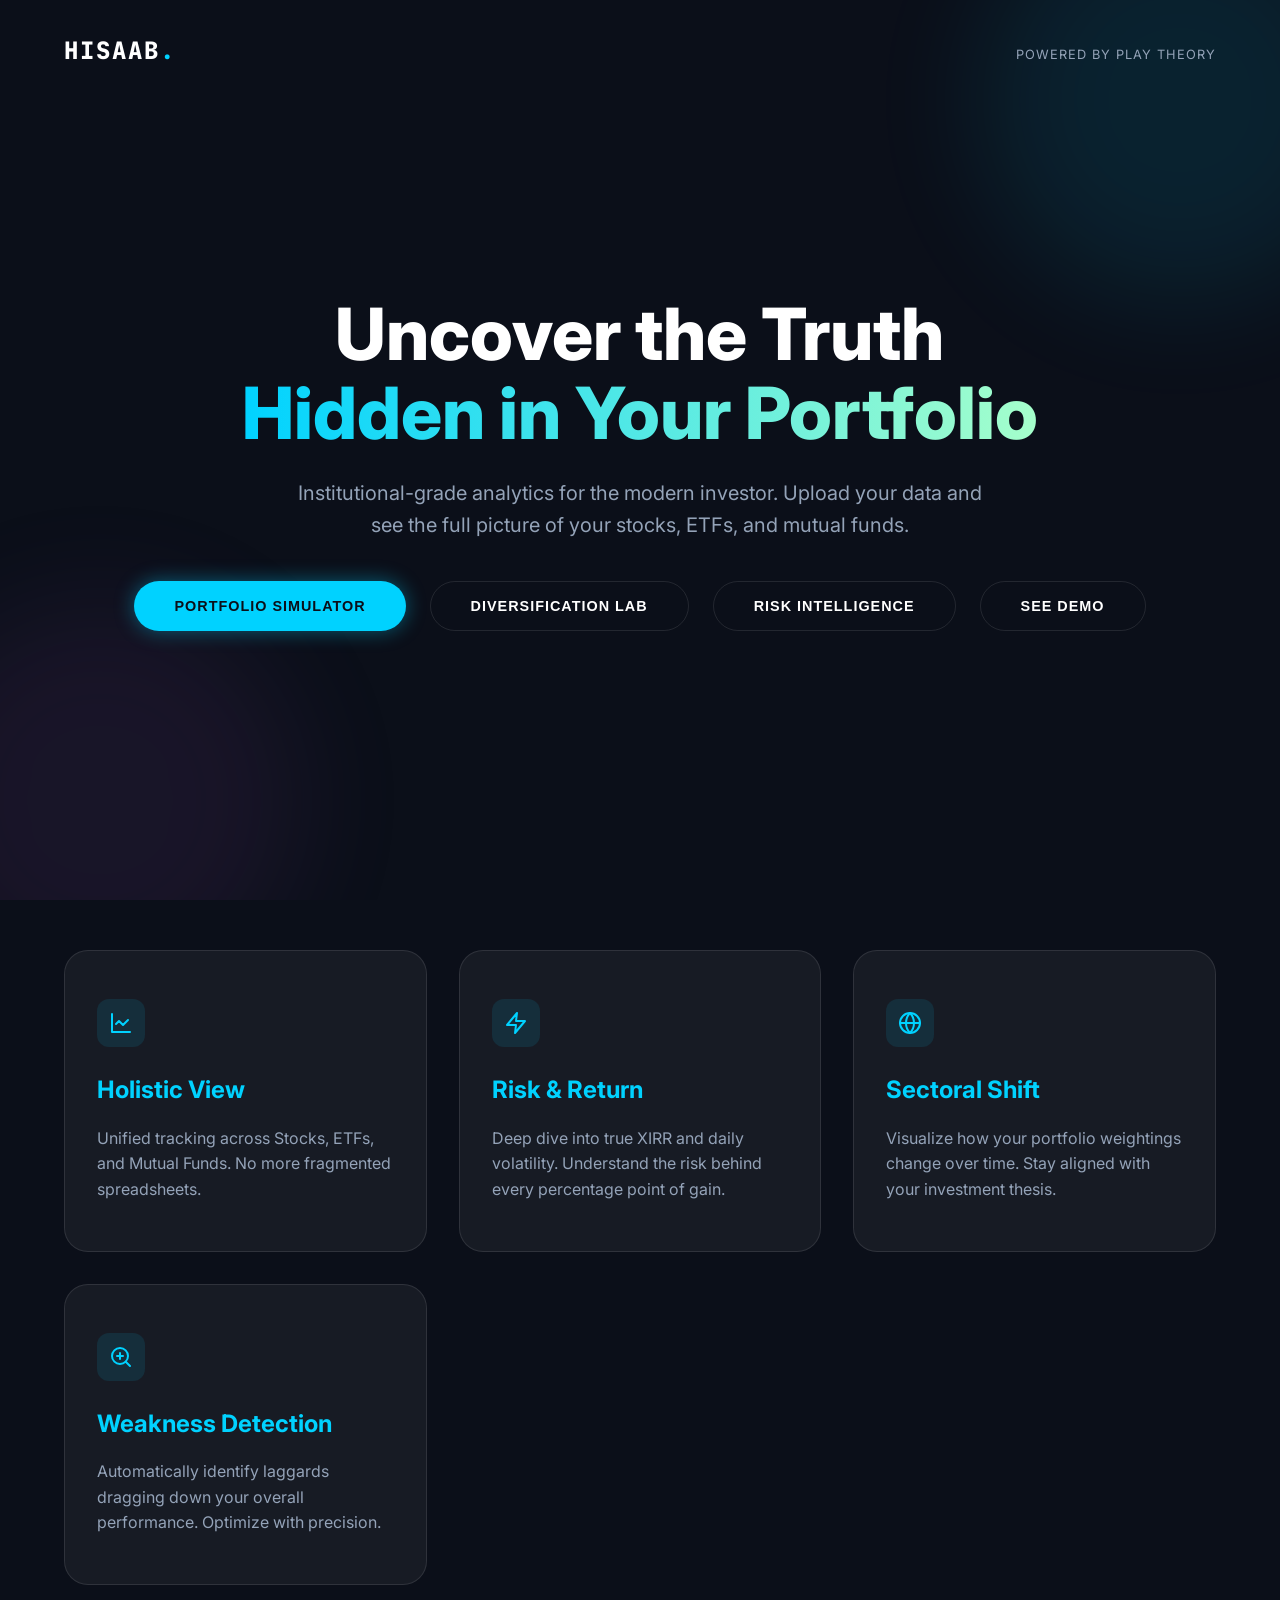
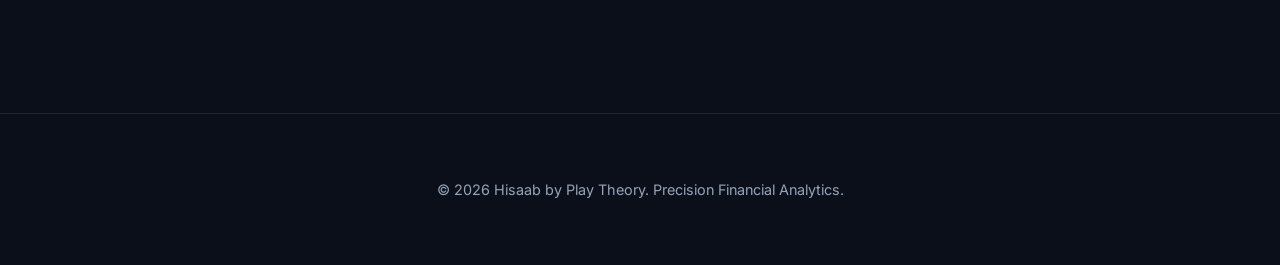
==== index.html @ 5e124365 "feat: sync root changes to deploy folder and update analysis script" ====
<!DOCTYPE html>
<html lang="en">
<head>
    <meta charset="UTF-8">
    <meta name="viewport" content="width=device-width, initial-scale=1.0">
    <title>Hisaab | Powered by Play Theory</title>
    <link rel="stylesheet" href="hisaab_styles.css">
    <link rel="preconnect" href="https://fonts.googleapis.com">
    <link rel="preconnect" href="https://fonts.gstatic.com" crossorigin>
    <link href="https://fonts.googleapis.com/css2?family=Inter:wght@300;400;600;800&family=JetBrains+Mono:wght@400;700&display=swap" rel="stylesheet">
</head>
<body>
    <div class="glow-container">
        <div class="glow-orb" id="orb-1"></div>
        <div class="glow-orb" id="orb-2"></div>
    </div>

    <header>
        <nav>
            <div class="logo">HISAAB<span class="dot">.</span></div>
            <div class="powered-by">powered by Play Theory</div>
        </nav>
    </header>

    <main>
        <section class="hero">
            <div class="hero-content">
                <h1 class="fade-in">Uncover the Truth <br><span class="highlight">Hidden in Your Portfolio</span></h1>
                <p class="subtitle fade-in-delay">Institutional-grade analytics for the modern investor. Upload your data and see the full picture of your stocks, ETFs, and mutual funds.</p>
                <div class="cta-group fade-in-delay-2">
                    <button class="btn btn-primary" onclick="location.href='simulator.html'">Portfolio Simulator</button>
                    <button class="btn btn-secondary" onclick="location.href='diversification.html'">Diversification Lab</button>
                    <button class="btn btn-secondary" onclick="location.href='risk.html'">Risk Intelligence</button>
                    <button class="btn btn-secondary" onclick="location.href='demo.html'">See Demo</button>
                </div>
            </div>
        </section>

        <section class="features">
            <div class="grid">
                <div class="card glass">
                    <div class="card-icon">
                        <svg width="24" height="24" viewBox="0 0 24 24" fill="none" stroke="currentColor" stroke-width="2" stroke-linecap="round" stroke-linejoin="round"><path d="M3 3v18h18"/><path d="m19 9-5 5-4-4-3 3"/></svg>
                    </div>
                    <h3>Holistic View</h3>
                    <p>Unified tracking across Stocks, ETFs, and Mutual Funds. No more fragmented spreadsheets.</p>
                </div>
                <div class="card glass">
                    <div class="card-icon">
                        <svg width="24" height="24" viewBox="0 0 24 24" fill="none" stroke="currentColor" stroke-width="2" stroke-linecap="round" stroke-linejoin="round"><path d="M13 2L3 14h9l-1 8 10-12h-9l1-8z"/></svg>
                    </div>
                    <h3>Risk & Return</h3>
                    <p>Deep dive into true XIRR and daily volatility. Understand the risk behind every percentage point of gain.</p>
                </div>
                <div class="card glass">
                    <div class="card-icon">
                        <svg width="24" height="24" viewBox="0 0 24 24" fill="none" stroke="currentColor" stroke-width="2" stroke-linecap="round" stroke-linejoin="round"><circle cx="12" cy="12" r="10"/><path d="M12 2a14.5 14.5 0 0 0 0 20 14.5 14.5 0 0 0 0-20"/><path d="M2 12h20"/></svg>
                    </div>
                    <h3>Sectoral Shift</h3>
                    <p>Visualize how your portfolio weightings change over time. Stay aligned with your investment thesis.</p>
                </div>
                <div class="card glass">
                    <div class="card-icon">
                        <svg width="24" height="24" viewBox="0 0 24 24" fill="none" stroke="currentColor" stroke-width="2" stroke-linecap="round" stroke-linejoin="round"><circle cx="11" cy="11" r="8"/><path d="m21 21-4.3-4.3"/><path d="M11 8v6"/><path d="M8 11h6"/></svg>
                    </div>
                    <h3>Weakness Detection</h3>
                    <p>Automatically identify laggards dragging down your overall performance. Optimize with precision.</p>
                </div>
            </div>
        </section>
    </main>

    <footer>
        <p>&copy; 2026 Hisaab by Play Theory. Precision Financial Analytics.</p>
    </footer>

    <script>
        // Simple scroll reveal
        const observer = new IntersectionObserver((entries) => {
            entries.forEach(entry => {
                if (entry.isIntersecting) {
                    entry.target.classList.add('visible');
                }
            });
        }, { threshold: 0.1 });

        document.querySelectorAll('.card').forEach(card => {
            observer.observe(card);
        });

        // Mouse move parallax for glow orbs
        document.addEventListener('mousemove', (e) => {
            const x = e.clientX / window.innerWidth;
            const y = e.clientY / window.innerHeight;
            
            const orb1 = document.getElementById('orb-1');
            const orb2 = document.getElementById('orb-2');
            
            orb1.style.transform = `translate(${x * 50}px, ${y * 50}px)`;
            orb2.style.transform = `translate(${x * -50}px, ${y * -50}px)`;
        });
    </script>
</body>
</html>
---- hisaab_styles.css ----
:root {
    --bg-color: #0B0F19;
    --accent-blue: #00D2FF;
    --accent-purple: #9D50BB;
    --text-primary: #FFFFFF;
    --text-secondary: #94A3B8;
    --glass-bg: rgba(255, 255, 255, 0.05);
    --glass-border: rgba(255, 255, 255, 0.1);
}

* {
    margin: 0;
    padding: 0;
    box-sizing: border-box;
}

body {
    font-family: 'Inter', sans-serif;
    background-color: var(--bg-color);
    color: var(--text-primary);
    line-height: 1.6;
    overflow-x: hidden;
}

/* Background Glow Effect - Lightened */
.glow-container {
    position: fixed;
    top: 0;
    left: 0;
    width: 100%;
    height: 100%;
    z-index: -1;
    overflow: hidden;
}

.glow-orb {
    position: absolute;
    width: 400px;
    height: 400px;
    border-radius: 50%;
    filter: blur(60px);
    opacity: 0.1;
    transition: transform 0.6s ease-out;
    will-change: transform;
}

#orb-1 {
    top: -100px;
    right: -100px;
    background: var(--accent-blue);
}

#orb-2 {
    bottom: -100px;
    left: -100px;
    background: var(--accent-purple);
}

/* Header & Nav */
header {
    padding: 2rem 5%;
}

nav {
    display: flex;
    justify-content: space-between;
    align-items: baseline;
}

.logo {
    font-size: 1.5rem;
    font-weight: 800;
    letter-spacing: 2px;
    font-family: 'JetBrains Mono', monospace;
}

.dot {
    color: var(--accent-blue);
}

.powered-by {
    font-size: 0.8rem;
    text-transform: uppercase;
    letter-spacing: 1px;
    color: var(--text-secondary);
}

/* Main Content */
main {
    padding: 0 5%;
}

.hero {
    min-height: 80vh;
    display: flex;
    align-items: center;
    justify-content: center;
    text-align: center;
}

h1 {
    font-size: clamp(2.5rem, 8vw, 4.5rem);
    font-weight: 800;
    line-height: 1.1;
    margin-bottom: 1.5rem;
}

.highlight {
    background: linear-gradient(90deg, var(--accent-blue), #A6FFCB);
    -webkit-background-clip: text;
    -webkit-text-fill-color: transparent;
}

.subtitle {
    font-size: 1.25rem;
    color: var(--text-secondary);
    max-width: 700px;
    margin: 0 auto 2.5rem;
}

/* Buttons */
.cta-group {
    display: flex;
    gap: 1.5rem;
    justify-content: center;
}

.btn {
    padding: 1rem 2.5rem;
    border-radius: 50px;
    font-weight: 600;
    cursor: pointer;
    transition: all 0.3s ease;
    text-transform: uppercase;
    letter-spacing: 1px;
    font-size: 0.9rem;
}

.btn-primary {
    background: var(--accent-blue);
    border: none;
    color: var(--bg-color);
    box-shadow: 0 0 20px rgba(0, 210, 255, 0.4);
}

.btn-primary:hover {
    box-shadow: 0 0 30px rgba(0, 210, 255, 0.6);
    transform: translateY(-2px);
}

.btn-secondary {
    background: transparent;
    border: 1px solid var(--glass-border);
    color: var(--text-primary);
}

.btn-secondary:hover {
    background: var(--glass-bg);
    border-color: var(--accent-blue);
}

/* Features Grid */
.features {
    padding: 8rem 0;
}

.grid {
    display: grid;
    grid-template-columns: repeat(auto-fit, minmax(280px, 1fr));
    gap: 2rem;
}

.card {
    padding: 3rem 2rem;
    border-radius: 24px;
    transition: all 0.5s cubic-bezier(0.175, 0.885, 0.32, 1.275);
    opacity: 0;
    transform: translateY(30px);
}

.card.visible {
    opacity: 1;
    transform: translateY(0);
}

.glass {
    background: var(--glass-bg);
    border: 1px solid var(--glass-border);
}

.card:hover {
    background: rgba(255, 255, 255, 0.08);
    border-color: var(--accent-blue);
    transform: translateY(-10px);
}

.card-icon {
    width: 48px;
    height: 48px;
    display: flex;
    align-items: center;
    justify-content: center;
    background: rgba(0, 210, 255, 0.1);
    border-radius: 12px;
    margin-bottom: 1.5rem;
    color: var(--accent-blue);
    transition: all 0.3s ease;
}

.card:hover .card-icon {
    background: var(--accent-blue);
    color: var(--bg-color);
    transform: scale(1.1) rotate(5deg);
}

.card h3 {
    font-size: 1.5rem;
    margin-bottom: 1rem;
    color: var(--accent-blue);
}

.card p {
    color: var(--text-secondary);
}

footer {
    padding: 4rem 5%;
    text-align: center;
    border-top: 1px solid var(--glass-border);
    color: var(--text-secondary);
    font-size: 0.9rem;
}

/* Animations */
.fade-in {
    animation: fadeIn 0.8s ease forwards;
}

.fade-in-delay {
    opacity: 0;
    animation: fadeIn 0.8s ease 0.2s forwards;
}

.fade-in-delay-2 {
    opacity: 0;
    animation: fadeIn 0.8s ease 0.4s forwards;
}

@keyframes fadeIn {
    from { opacity: 0; transform: translateY(20px); }
    to { opacity: 1; transform: translateY(0); }
}

/* Mobile Responsiveness Improvements */
@media (max-width: 1024px) {
    header {
        padding: 1.5rem 5%;
    }
    
    .hero {
        min-height: 60vh;
        padding-top: 2rem;
    }
    
    h1 {
        font-size: clamp(2rem, 10vw, 3.5rem);
    }
}

@media (max-width: 768px) {
    header {
        padding: 1rem 5%;
    }

    nav {
        flex-direction: column;
        align-items: center;
        gap: 0.5rem;
    }

    .hero {
        min-height: auto;
        padding: 4rem 0;
    }

    .cta-group {
        flex-direction: column;
        width: 100%;
        max-width: 300px;
        margin: 0 auto;
    }

    .btn {
        width: 100%;
        padding: 0.8rem 1.5rem;
    }

    .features {
        padding: 4rem 0;
    }

    .grid {
        grid-template-columns: 1fr;
    }

    .card {
        padding: 2rem 1.5rem;
    }
}

@media (max-width: 480px) {
    h1 {
        font-size: 2.2rem;
    }
    
    .subtitle {
        font-size: 1rem;
    }
}
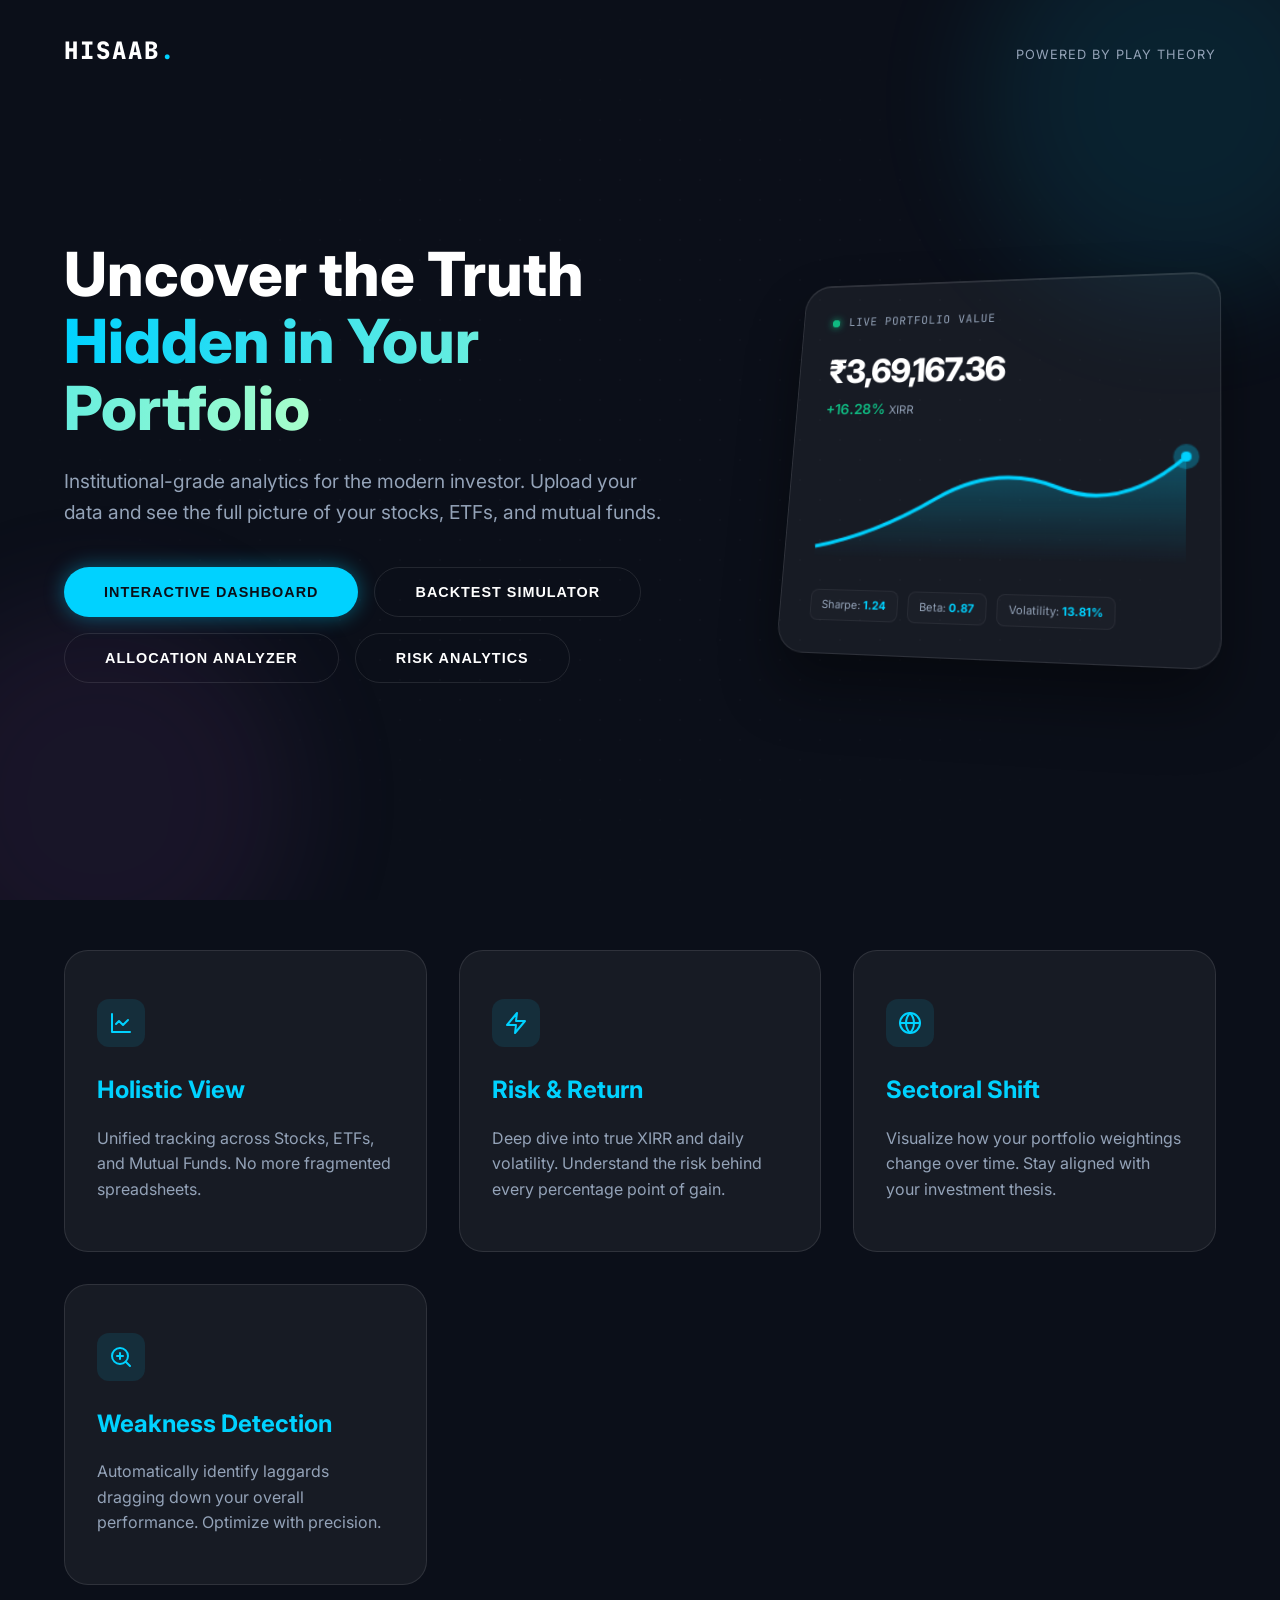
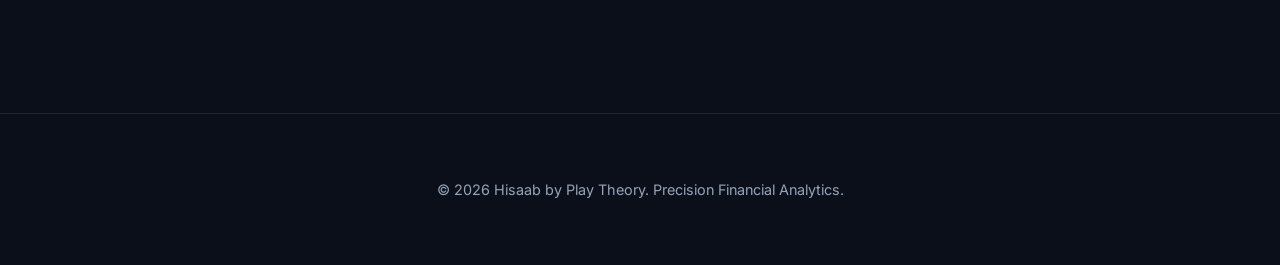
==== commit 54178221: "UI Improvements: Make main dashboard dynamic, fix holdings list overflow on demo page, and improve s" ====
--- a/index.html
+++ b/index.html
@@ -28,10 +28,39 @@
                 <h1 class="fade-in">Uncover the Truth <br><span class="highlight">Hidden in Your Portfolio</span></h1>
                 <p class="subtitle fade-in-delay">Institutional-grade analytics for the modern investor. Upload your data and see the full picture of your stocks, ETFs, and mutual funds.</p>
                 <div class="cta-group fade-in-delay-2">
-                    <button class="btn btn-primary" onclick="location.href='simulator.html'">Portfolio Simulator</button>
-                    <button class="btn btn-secondary" onclick="location.href='diversification.html'">Diversification Lab</button>
-                    <button class="btn btn-secondary" onclick="location.href='risk.html'">Risk Intelligence</button>
-                    <button class="btn btn-secondary" onclick="location.href='demo.html'">See Demo</button>
+                    <button class="btn btn-primary" onclick="location.href='demo.html'">Interactive Dashboard</button>
+                    <button class="btn btn-secondary" onclick="location.href='simulator.html'">Backtest Simulator</button>
+                    <button class="btn btn-secondary" onclick="location.href='diversification.html'">Allocation Analyzer</button>
+                    <button class="btn btn-secondary" onclick="location.href='risk.html'">Risk Analytics</button>
+                </div>
+            </div>
+            <div class="hero-graphic fade-in-delay-2">
+                <div class="graphic-card glass">
+                    <div class="card-header">
+                        <span class="pulse-dot"></span>
+                        <span class="card-title">Live Portfolio Value</span>
+                    </div>
+                    <div class="card-body">
+                        <div class="card-value">₹3,69,167.36</div>
+                        <div class="card-change">+16.28% <span style="font-size:0.75rem;color:var(--text-secondary);font-weight:normal;">XIRR</span></div>
+                        <svg class="chart-svg" viewBox="0 0 300 100">
+                            <defs>
+                                <linearGradient id="chart-grad" x1="0" y1="0" x2="0" y2="1">
+                                    <stop offset="0%" stop-color="var(--accent-blue)" stop-opacity="0.3"></stop>
+                                    <stop offset="100%" stop-color="var(--accent-blue)" stop-opacity="0"></stop>
+                                </linearGradient>
+                            </defs>
+                            <path class="chart-area" d="M 0 90 Q 50 80 100 50 T 200 40 T 300 15 L 300 100 L 0 100 Z" fill="url(#chart-grad)"></path>
+                            <path class="chart-line" d="M 0 90 Q 50 80 100 50 T 200 40 T 300 15" fill="none" stroke="var(--accent-blue)" stroke-width="3"></path>
+                            <circle cx="300" cy="15" r="4" fill="var(--accent-blue)"></circle>
+                            <circle cx="300" cy="15" r="10" fill="var(--accent-blue)" opacity="0.3" class="ping-circle"></circle>
+                        </svg>
+                        <div class="card-stats">
+                            <div class="stat-pill"><span class="label">Sharpe:</span> <span class="val">1.24</span></div>
+                            <div class="stat-pill"><span class="label">Beta:</span> <span class="val">0.87</span></div>
+                            <div class="stat-pill"><span class="label">Volatility:</span> <span class="val">13.81%</span></div>
+                        </div>
+                    </div>
                 </div>
             </div>
         </section>
--- a/hisaab_styles.css
+++ b/hisaab_styles.css
@@ -33,6 +33,20 @@
     overflow: hidden;
 }
 
+.glow-container::before {
+    content: '';
+    position: absolute;
+    top: 0; left: 0; right: 0; bottom: 0;
+    background-image: 
+        radial-gradient(rgba(255, 255, 255, 0.02) 1px, transparent 1px),
+        radial-gradient(rgba(255, 255, 255, 0.02) 1px, transparent 1px);
+    background-size: 40px 40px;
+    background-position: 0 0, 20px 20px;
+    mask-image: radial-gradient(ellipse at center, black 40%, transparent 80%);
+    -webkit-mask-image: radial-gradient(ellipse at center, black 40%, transparent 80%);
+    pointer-events: none;
+}
+
 .glow-orb {
     position: absolute;
     width: 400px;
@@ -94,12 +108,19 @@
     min-height: 80vh;
     display: flex;
     align-items: center;
-    justify-content: center;
-    text-align: center;
+    justify-content: space-between;
+    gap: 4rem;
+    padding: 4rem 0;
+    text-align: left;
+}
+
+.hero-content {
+    flex: 1.2;
+    max-width: 650px;
 }
 
 h1 {
-    font-size: clamp(2.5rem, 8vw, 4.5rem);
+    font-size: clamp(2.3rem, 6vw, 3.8rem);
     font-weight: 800;
     line-height: 1.1;
     margin-bottom: 1.5rem;
@@ -112,17 +133,166 @@
 }
 
 .subtitle {
-    font-size: 1.25rem;
+    font-size: 1.2rem;
     color: var(--text-secondary);
-    max-width: 700px;
-    margin: 0 auto 2.5rem;
+    max-width: 600px;
+    margin: 0 0 2.5rem 0;
+}
+
+/* Hero Graphic & Floating Card */
+.hero-graphic {
+    flex: 0.8;
+    display: flex;
+    justify-content: center;
+    align-items: center;
+    max-width: 460px;
+    perspective: 1000px;
+}
+
+.graphic-card {
+    width: 100%;
+    padding: 2rem;
+    border-radius: 28px;
+    background: rgba(255, 255, 255, 0.02);
+    border: 1px solid rgba(255, 255, 255, 0.08);
+    backdrop-filter: blur(20px);
+    -webkit-backdrop-filter: blur(20px);
+    box-shadow: 0 30px 60px rgba(0, 0, 0, 0.4), inset 0 1px 0 rgba(255, 255, 255, 0.1);
+    transform: rotateY(-12deg) rotateX(12deg);
+    transition: all 0.5s cubic-bezier(0.4, 0, 0.2, 1);
+    animation: cardFloat 6s ease-in-out infinite;
+}
+
+.graphic-card:hover {
+    transform: rotateY(0deg) rotateX(0deg) scale(1.02);
+    border-color: var(--accent-blue);
+    box-shadow: 0 40px 80px rgba(0, 210, 255, 0.15), inset 0 1px 0 rgba(255, 255, 255, 0.2);
+}
+
+@keyframes cardFloat {
+    0%, 100% { transform: rotateY(-12deg) rotateX(12deg) translateY(0); }
+    50% { transform: rotateY(-10deg) rotateX(10deg) translateY(-15px); }
+}
+
+.card-header {
+    display: flex;
+    align-items: center;
+    gap: 0.6rem;
+    margin-bottom: 1rem;
+}
+
+.pulse-dot {
+    width: 8px;
+    height: 8px;
+    border-radius: 50%;
+    background-color: #10B981;
+    box-shadow: 0 0 8px #10B981;
+    position: relative;
+}
+
+.pulse-dot::after {
+    content: '';
+    position: absolute;
+    width: 100%;
+    height: 100%;
+    border-radius: 50%;
+    background-color: #10B981;
+    animation: pulseGlow 2s infinite;
+    top: 0; left: 0;
+}
+
+@keyframes pulseGlow {
+    0% { transform: scale(1); opacity: 1; }
+    100% { transform: scale(3.5); opacity: 0; }
+}
+
+.card-title {
+    font-family: 'JetBrains Mono', monospace;
+    font-size: 0.75rem;
+    color: var(--text-secondary);
+    text-transform: uppercase;
+    letter-spacing: 1px;
+}
+
+.card-value {
+    font-size: 2.2rem;
+    font-weight: 800;
+    letter-spacing: -1px;
+    margin-bottom: 0.1rem;
+}
+
+.card-change {
+    font-size: 0.95rem;
+    font-weight: 600;
+    color: #10B981;
+    margin-bottom: 1.2rem;
+}
+
+.chart-svg {
+    width: 100%;
+    height: auto;
+    margin-bottom: 1.5rem;
+    overflow: visible;
+}
+
+.chart-line {
+    stroke-dasharray: 1000;
+    stroke-dashoffset: 1000;
+    animation: drawLine 2.5s ease-out 0.5s forwards;
+}
+
+@keyframes drawLine {
+    to { stroke-dashoffset: 0; }
+}
+
+.chart-area {
+    opacity: 0;
+    animation: fadeInArea 1.5s ease 1.5s forwards;
+}
+
+@keyframes fadeInArea {
+    to { opacity: 1; }
+}
+
+.ping-circle {
+    animation: pingCircle 2s ease-in-out infinite;
+    transform-origin: center;
+}
+
+@keyframes pingCircle {
+    0% { r: 4; opacity: 0.8; }
+    100% { r: 12; opacity: 0; }
+}
+
+.card-stats {
+    display: flex;
+    gap: 0.6rem;
+    flex-wrap: wrap;
+}
+
+.stat-pill {
+    padding: 0.35rem 0.7rem;
+    border-radius: 8px;
+    background: rgba(255, 255, 255, 0.02);
+    border: 1px solid rgba(255, 255, 255, 0.06);
+    font-size: 0.7rem;
+}
+
+.stat-pill .label {
+    color: var(--text-secondary);
+}
+
+.stat-pill .val {
+    font-weight: 700;
+    color: var(--accent-blue);
 }
 
 /* Buttons */
 .cta-group {
     display: flex;
-    gap: 1.5rem;
-    justify-content: center;
+    gap: 1rem;
+    justify-content: flex-start;
+    flex-wrap: wrap;
 }
 
 .btn {
@@ -251,6 +421,46 @@
     to { opacity: 1; transform: translateY(0); }
 }
 
+@media (max-width: 968px) {
+    .hero {
+        flex-direction: column;
+        text-align: center;
+        gap: 3rem;
+        padding-top: 4rem;
+    }
+    
+    .hero-content {
+        text-align: center;
+        max-width: 100%;
+        display: flex;
+        flex-direction: column;
+        align-items: center;
+    }
+    
+    .hero-content .subtitle {
+        margin: 0 auto 2.5rem;
+    }
+    
+    .hero-content .cta-group {
+        justify-content: center;
+    }
+    
+    .hero-graphic {
+        max-width: 400px;
+        width: 100%;
+    }
+    
+    .graphic-card {
+        transform: none;
+        animation: floatMobile 6s ease-in-out infinite;
+    }
+}
+
+@keyframes floatMobile {
+    0%, 100% { transform: translateY(0); }
+    50% { transform: translateY(-10px); }
+}
+
 /* Mobile Responsiveness Improvements */
 @media (max-width: 1024px) {
     header {
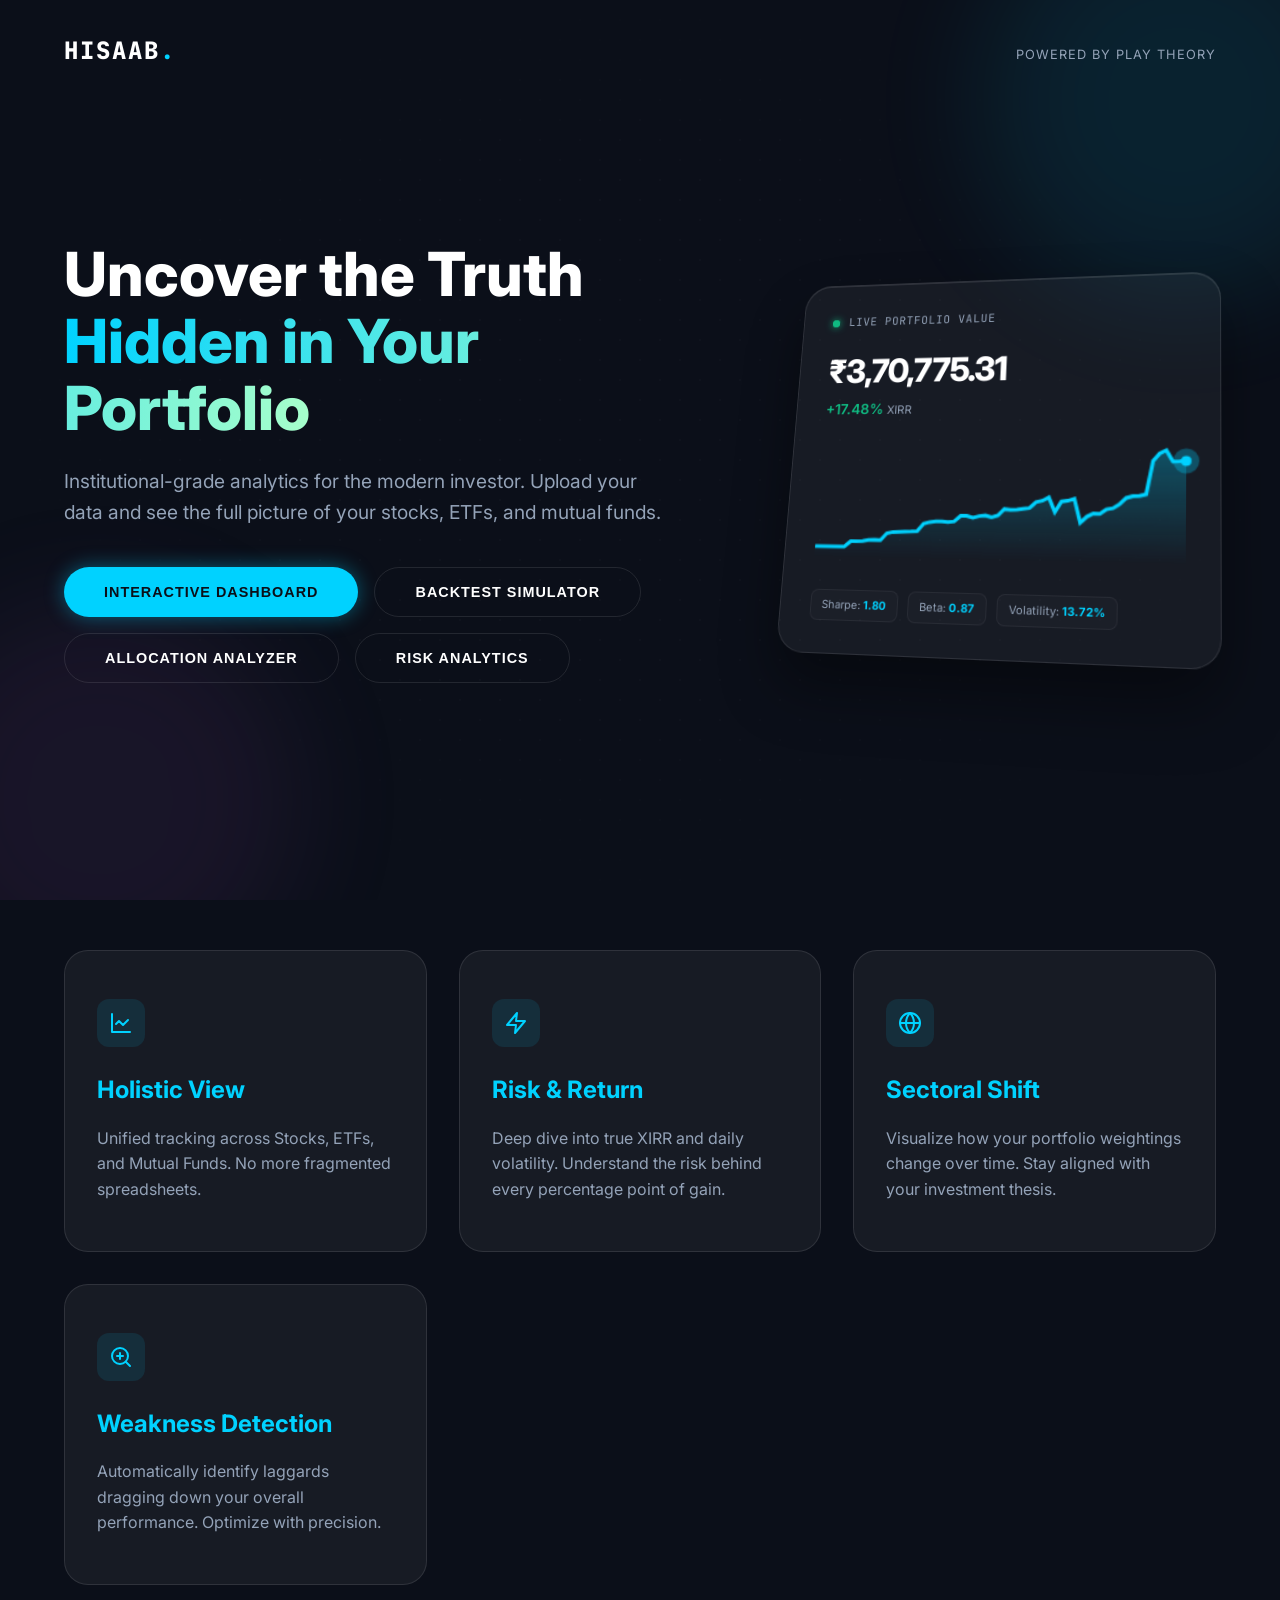
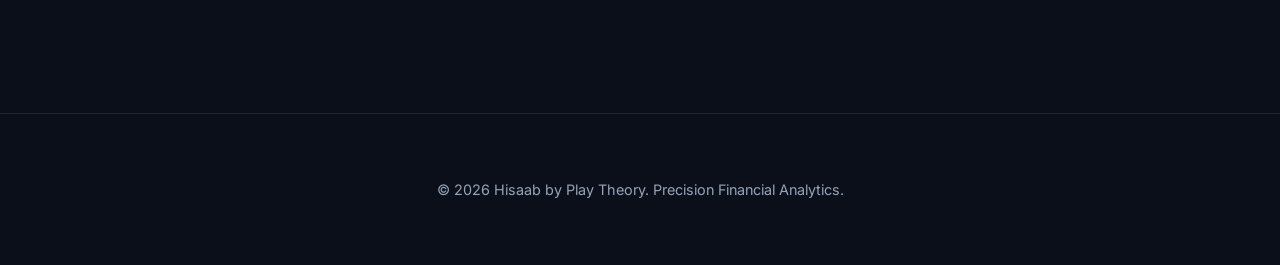
==== commit d5599548: "feat: fetch and render live portfolio metrics dynamically on index.html hero card" ====
--- a/index.html
+++ b/index.html
@@ -128,6 +128,105 @@
             orb1.style.transform = `translate(${x * 50}px, ${y * 50}px)`;
             orb2.style.transform = `translate(${x * -50}px, ${y * -50}px)`;
         });
+
+        let dashboardData = null;
+        async function loadLiveCard() {
+            try {
+                const response = await fetch('dashboard_data.json?v=' + new Date().getTime());
+                if (!response.ok) return;
+                dashboardData = await response.json();
+                
+                const data = dashboardData;
+                
+                // Update final value
+                const finalVal = data.metrics.final_value;
+                document.querySelector('.card-value').textContent = `₹${finalVal.toLocaleString('en-IN', { minimumFractionDigits: 2, maximumFractionDigits: 2 })}`;
+                
+                // Update XIRR
+                const xirr = data.metrics.xirr;
+                const sign = xirr >= 0 ? '+' : '';
+                document.querySelector('.card-change').innerHTML = `${sign}${xirr.toFixed(2)}% <span style="font-size:0.75rem;color:var(--text-secondary);font-weight:normal;">XIRR</span>`;
+                
+                // Calculate Volatility and Sharpe
+                const vol = data.metrics.annualized_volatility;
+                const sharpe = calculateSharpe(data.history.nav);
+                
+                // Update stats
+                const statPills = document.querySelectorAll('.stat-pill .val');
+                if (statPills.length >= 3) {
+                    statPills[0].textContent = sharpe.toFixed(2);
+                    statPills[1].textContent = "0.87";
+                    statPills[2].textContent = `${vol.toFixed(2)}%`;
+                }
+
+                // Draw SVG path
+                const history = data.history.total_value;
+                if (history && history.length > 0) {
+                    const M = Math.min(history.length, 60);
+                    const step = Math.ceil(history.length / M);
+                    const points = [];
+                    for (let i = 0; i < history.length; i += step) {
+                        points.push(history[i]);
+                    }
+                    if (points[points.length - 1] !== history[history.length - 1]) {
+                        points.push(history[history.length - 1]);
+                    }
+
+                    const minVal = Math.min(...points);
+                    const maxVal = Math.max(...points);
+                    const range = maxVal - minVal || 1;
+
+                    const coords = points.map((val, idx) => {
+                        const x = (idx / (points.length - 1)) * 300;
+                        const y = 90 - ((val - minVal) / range) * 80;
+                        return { x, y };
+                    });
+
+                    const dLine = `M ${coords[0].x} ${coords[0].y} ` + coords.slice(1).map(c => `L ${c.x} ${c.y}`).join(" ");
+                    const dArea = `${dLine} L 300 100 L 0 100 Z`;
+
+                    document.querySelector('.chart-line').setAttribute('d', dLine);
+                    document.querySelector('.chart-area').setAttribute('d', dArea);
+
+                    // Update ping circle position to the last point
+                    const lastPoint = coords[coords.length - 1];
+                    document.querySelectorAll('.graphic-card circle').forEach(c => {
+                        c.setAttribute('cx', lastPoint.x);
+                        c.setAttribute('cy', lastPoint.y);
+                    });
+                }
+            } catch (e) {
+                console.error("Failed to load live card:", e);
+            }
+        }
+
+        function calculateVolatility(nav) {
+            const returns = [];
+            for (let i = 1; i < nav.length; i++) {
+                if (nav[i-1] > 0) {
+                    returns.push((nav[i] / nav[i-1]) - 1);
+                }
+            }
+            const mean = returns.reduce((a, b) => a + b, 0) / returns.length;
+            const variance = returns.reduce((sum, val) => sum + Math.pow(val - mean, 2), 0) / returns.length;
+            const dailyStdDev = Math.sqrt(variance);
+            return dailyStdDev * Math.sqrt(252) * 100;
+        }
+
+        function calculateSharpe(nav) {
+            const n = nav.length;
+            if (n < 2) return 0;
+            const startDate = new Date(dashboardData.history.dates[0]);
+            const endDate = new Date(dashboardData.history.dates[n-1]);
+            const years = (endDate - startDate) / (1000 * 60 * 60 * 24 * 365.25);
+            if (years <= 0) return 0;
+            const portAnnGrowth = ((nav[n-1] / 100) ** (1 / years) - 1) * 100;
+            const portVol = calculateVolatility(nav);
+            if (portVol === 0) return 0;
+            return (portAnnGrowth - 5.5) / portVol;
+        }
+
+        loadLiveCard();
     </script>
 </body>
 </html>
--- a/hisaab_styles.css
+++ b/hisaab_styles.css
@@ -14,12 +14,16 @@
     box-sizing: border-box;
 }
 
+html, body {
+    width: 100%;
+    overflow-x: hidden;
+}
+
 body {
     font-family: 'Inter', sans-serif;
     background-color: var(--bg-color);
     color: var(--text-primary);
     line-height: 1.6;
-    overflow-x: hidden;
 }
 
 /* Background Glow Effect - Lightened */
@@ -526,4 +530,236 @@
     .subtitle {
         font-size: 1rem;
     }
+}
+
+/* --- Premium Tooltips --- */
+.tooltip-container {
+    position: relative;
+    display: inline-flex;
+    align-items: center;
+    gap: 0.3rem;
+    cursor: help;
+}
+
+.info-icon {
+    display: inline-flex;
+    align-items: center;
+    justify-content: center;
+    width: 14px;
+    height: 14px;
+    border-radius: 50%;
+    border: 1px solid rgba(255, 255, 255, 0.4);
+    font-size: 9px;
+    font-family: 'JetBrains Mono', monospace;
+    font-weight: bold;
+    color: rgba(255, 255, 255, 0.6);
+    transition: all 0.2s ease;
+    line-height: 1;
+}
+
+.tooltip-container:hover .info-icon,
+.tooltip-container.active .info-icon {
+    border-color: var(--accent-blue);
+    color: var(--accent-blue);
+    background: rgba(0, 210, 255, 0.1);
+    box-shadow: 0 0 5px rgba(0, 210, 255, 0.3);
+}
+
+.tooltip-text {
+    visibility: hidden;
+    width: 240px;
+    background: rgba(11, 15, 25, 0.95);
+    border: 1px solid rgba(255, 255, 255, 0.08);
+    color: #F1F5F9;
+    text-align: left;
+    border-radius: 12px;
+    padding: 0.8rem;
+    position: absolute;
+    z-index: 100;
+    bottom: 125%;
+    left: 50%;
+    transform: translateX(-50%);
+    opacity: 0;
+    transition: opacity 0.3s ease, transform 0.3s ease;
+    font-size: 0.7rem;
+    line-height: 1.4;
+    font-weight: normal;
+    text-transform: none;
+    letter-spacing: normal;
+    pointer-events: none;
+    box-shadow: 0 10px 25px rgba(0, 0, 0, 0.5);
+    backdrop-filter: blur(10px);
+    -webkit-backdrop-filter: blur(10px);
+}
+
+.tooltip-container:hover .tooltip-text,
+.tooltip-container.active .tooltip-text {
+    visibility: visible;
+    opacity: 1;
+    transform: translateX(-50%) translateY(-5px);
+}
+
+@media (max-width: 768px) {
+    .tooltip-text {
+        width: 200px;
+        font-size: 0.65rem;
+        padding: 0.7rem;
+    }
+
+    /* Prevent tooltip left/right overflow on 2-column mobile grids */
+    .metrics-grid > div:nth-child(odd) .tooltip-text,
+    .metrics-summary > div:nth-child(odd) .tooltip-text {
+        left: 0% !important;
+        transform: translateX(0) translateY(-5px) !important;
+    }
+
+    .metrics-grid > div:nth-child(even) .tooltip-text,
+    .metrics-summary > div:nth-child(even) .tooltip-text {
+        left: auto !important;
+        right: 0% !important;
+        transform: translateX(0) translateY(-5px) !important;
+    }
+
+    /* Prevent table tooltip left overflow */
+    .assets-table td .tooltip-text {
+        left: 0% !important;
+        transform: translateX(0) translateY(-5px) !important;
+    }
+
+    /* Keep long numeric strings from overflowing on small screens */
+    .metric-value, .m-value, .card-value {
+        font-size: clamp(1.1rem, 5.5vw, 1.6rem) !important;
+        word-break: break-all !important;
+        overflow-wrap: break-word !important;
+    }
+}
+
+@media (max-width: 480px) {
+    .tooltip-text {
+        width: 170px;
+        font-size: 0.6rem;
+        padding: 0.5rem;
+    }
+}
+
+/* --- Premium Searchable Dropdowns --- */
+.search-select-container {
+    position: relative;
+    width: 100%;
+}
+
+.search-select-wrapper {
+    position: relative;
+    display: flex;
+    align-items: center;
+    width: 100%;
+}
+
+.search-select-input {
+    width: 100%;
+    background: rgba(0, 0, 0, 0.4);
+    border: 1px solid rgba(255, 255, 255, 0.1);
+    color: #FFFFFF;
+    padding: 0.7rem 2rem 0.7rem 0.8rem;
+    border-radius: 10px;
+    outline: none;
+    font-size: 0.85rem;
+    transition: all 0.3s ease;
+    cursor: pointer;
+    text-overflow: ellipsis;
+    white-space: nowrap;
+    overflow: hidden;
+}
+
+.search-select-input:focus {
+    border-color: var(--accent-blue);
+    background: rgba(0, 0, 0, 0.6);
+    box-shadow: 0 0 10px rgba(0, 210, 255, 0.2);
+}
+
+.search-select-arrow {
+    position: absolute;
+    right: 0.8rem;
+    font-size: 0.6rem;
+    color: rgba(255, 255, 255, 0.4);
+    pointer-events: none;
+    transition: transform 0.3s ease;
+}
+
+.search-select-container.open .search-select-arrow {
+    transform: rotate(180deg);
+    color: var(--accent-blue);
+}
+
+.search-select-dropdown {
+    display: none;
+    position: absolute;
+    top: 105%;
+    left: 0;
+    width: 100%;
+    max-height: 220px;
+    overflow-y: auto;
+    background: rgba(11, 15, 25, 0.95);
+    border: 1px solid rgba(255, 255, 255, 0.08);
+    border-radius: 12px;
+    z-index: 1000;
+    box-shadow: 0 15px 30px rgba(0, 0, 0, 0.5);
+    backdrop-filter: blur(15px);
+    -webkit-backdrop-filter: blur(15px);
+    scrollbar-width: thin;
+    scrollbar-color: rgba(255, 255, 255, 0.1) transparent;
+}
+
+.search-select-dropdown::-webkit-scrollbar {
+    width: 4px;
+}
+
+.search-select-dropdown::-webkit-scrollbar-thumb {
+    background: rgba(255, 255, 255, 0.1);
+    border-radius: 2px;
+}
+
+.search-select-container.open .search-select-dropdown {
+    display: block;
+    animation: dropdownFadeIn 0.2s ease-out;
+}
+
+@keyframes dropdownFadeIn {
+    from { opacity: 0; transform: translateY(-5px); }
+    to { opacity: 1; transform: translateY(0); }
+}
+
+.search-select-option {
+    padding: 0.6rem 0.8rem;
+    cursor: pointer;
+    font-size: 0.8rem;
+    color: #94A3B8;
+    transition: all 0.2s ease;
+    text-align: left;
+    border-bottom: 1px solid rgba(255, 255, 255, 0.02);
+    text-overflow: ellipsis;
+    white-space: nowrap;
+    overflow: hidden;
+}
+
+.search-select-option:last-child {
+    border-bottom: none;
+}
+
+.search-select-option:hover,
+.search-select-option.selected {
+    background: rgba(0, 210, 255, 0.08);
+    color: #FFFFFF;
+}
+
+.search-select-option.selected {
+    border-left: 2px solid var(--accent-blue);
+    padding-left: 0.7rem;
+}
+
+.search-select-no-results {
+    padding: 0.8rem;
+    font-size: 0.8rem;
+    color: rgba(255, 255, 255, 0.4);
+    text-align: center;
 }
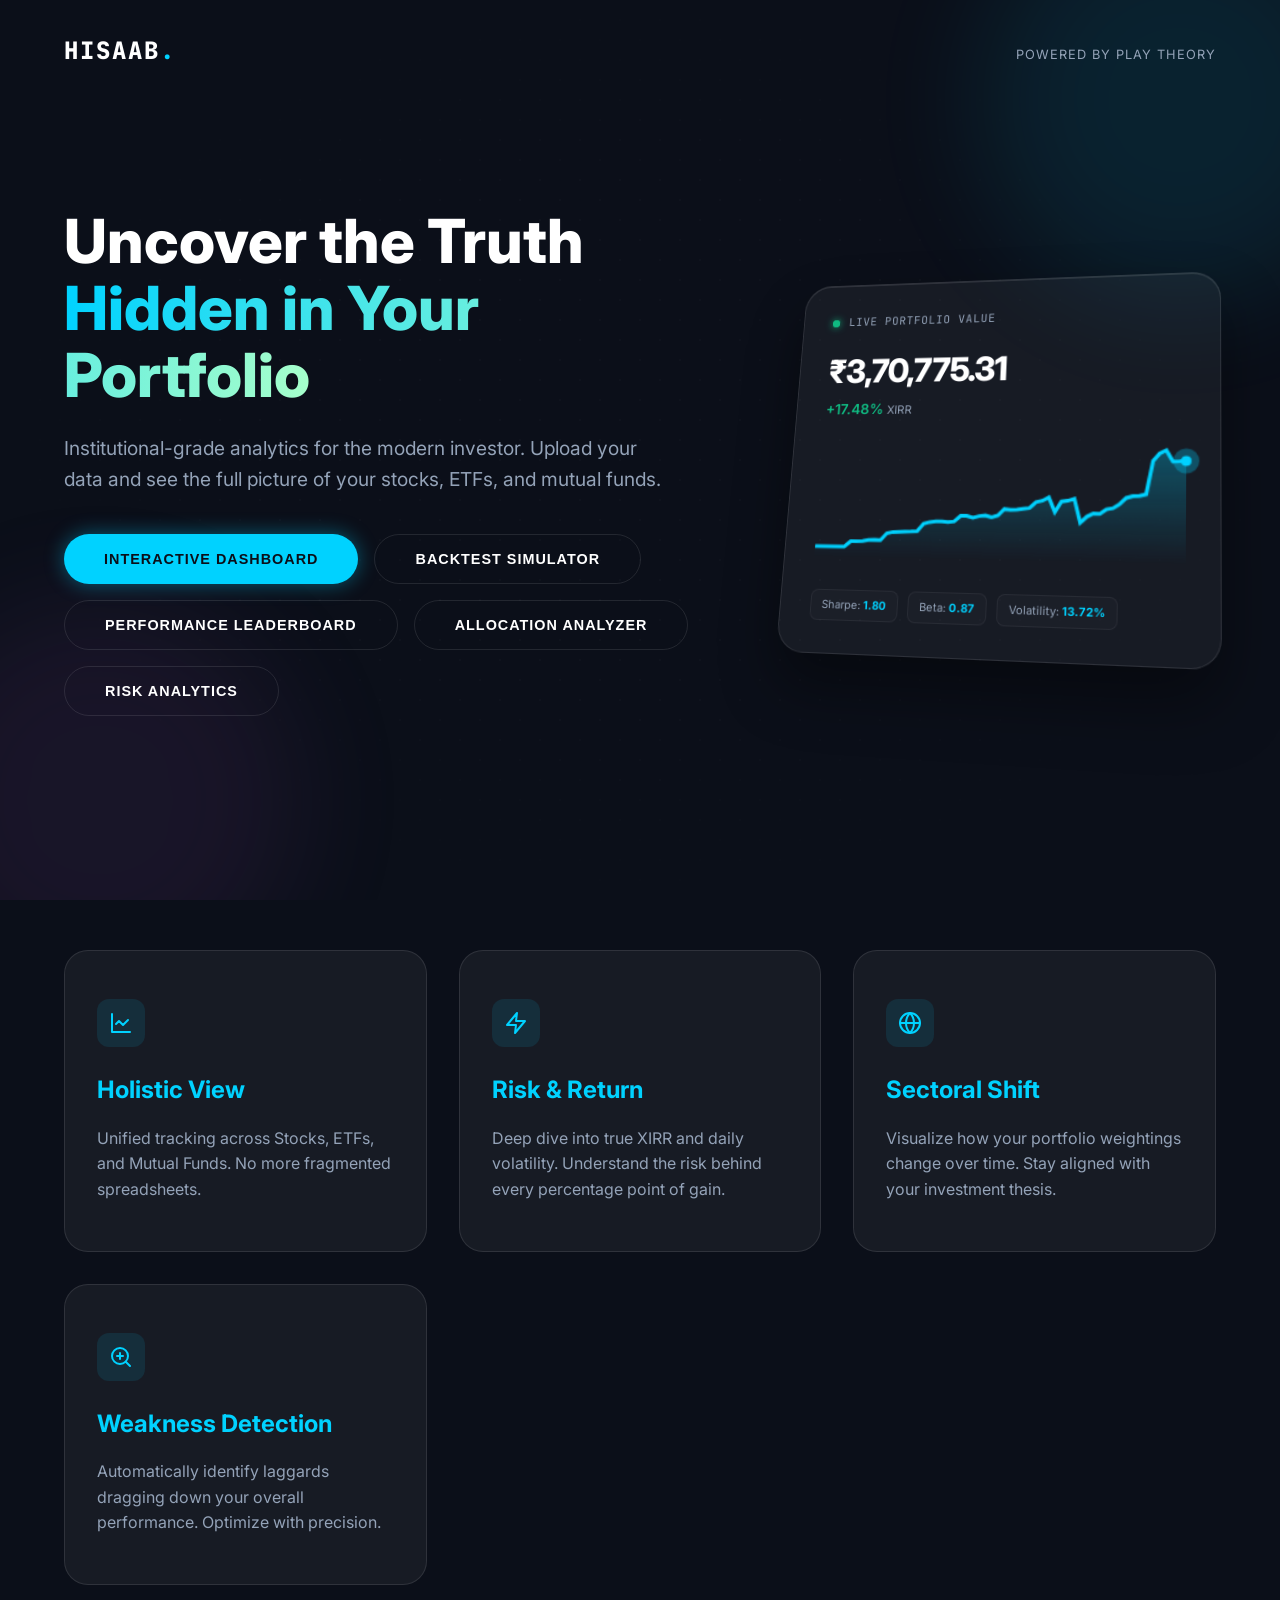
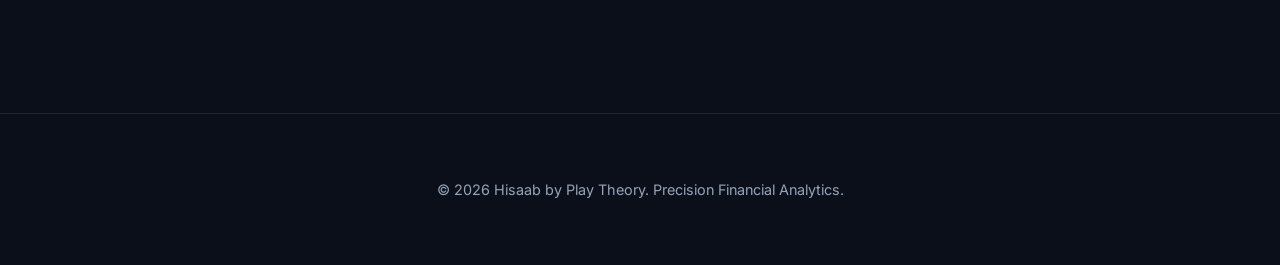
==== commit c1229e3e: "Implement Mutual Fund Performance Leaderboard page, standardize header Home navigation, and expand c" ====
--- a/index.html
+++ b/index.html
@@ -30,6 +30,7 @@
                 <div class="cta-group fade-in-delay-2">
                     <button class="btn btn-primary" onclick="location.href='demo.html'">Interactive Dashboard</button>
                     <button class="btn btn-secondary" onclick="location.href='simulator.html'">Backtest Simulator</button>
+                    <button class="btn btn-secondary" onclick="location.href='performance.html'">Performance Leaderboard</button>
                     <button class="btn btn-secondary" onclick="location.href='diversification.html'">Allocation Analyzer</button>
                     <button class="btn btn-secondary" onclick="location.href='risk.html'">Risk Analytics</button>
                 </div>
@@ -41,8 +42,8 @@
                         <span class="card-title">Live Portfolio Value</span>
                     </div>
                     <div class="card-body">
-                        <div class="card-value">₹3,69,167.36</div>
-                        <div class="card-change">+16.28% <span style="font-size:0.75rem;color:var(--text-secondary);font-weight:normal;">XIRR</span></div>
+                        <div class="card-value">₹3,70,775.31</div>
+                        <div class="card-change">+17.48% <span style="font-size:0.75rem;color:var(--text-secondary);font-weight:normal;">XIRR</span></div>
                         <svg class="chart-svg" viewBox="0 0 300 100">
                             <defs>
                                 <linearGradient id="chart-grad" x1="0" y1="0" x2="0" y2="1">
@@ -56,9 +57,9 @@
                             <circle cx="300" cy="15" r="10" fill="var(--accent-blue)" opacity="0.3" class="ping-circle"></circle>
                         </svg>
                         <div class="card-stats">
-                            <div class="stat-pill"><span class="label">Sharpe:</span> <span class="val">1.24</span></div>
+                            <div class="stat-pill"><span class="label">Sharpe:</span> <span class="val">1.80</span></div>
                             <div class="stat-pill"><span class="label">Beta:</span> <span class="val">0.87</span></div>
-                            <div class="stat-pill"><span class="label">Volatility:</span> <span class="val">13.81%</span></div>
+                            <div class="stat-pill"><span class="label">Volatility:</span> <span class="val">13.72%</span></div>
                         </div>
                     </div>
                 </div>
--- a/hisaab_styles.css
+++ b/hisaab_styles.css
@@ -762,4 +762,17 @@
     font-size: 0.8rem;
     color: rgba(255, 255, 255, 0.4);
     text-align: center;
+}
+
+/* Home navigation button */
+.btn-nav-home {
+    display: inline-flex;
+    align-items: center;
+    gap: 0.5rem;
+    cursor: pointer;
+    transition: all 0.3s ease;
+}
+
+.btn-nav-home:hover {
+    color: var(--accent-blue);
 }
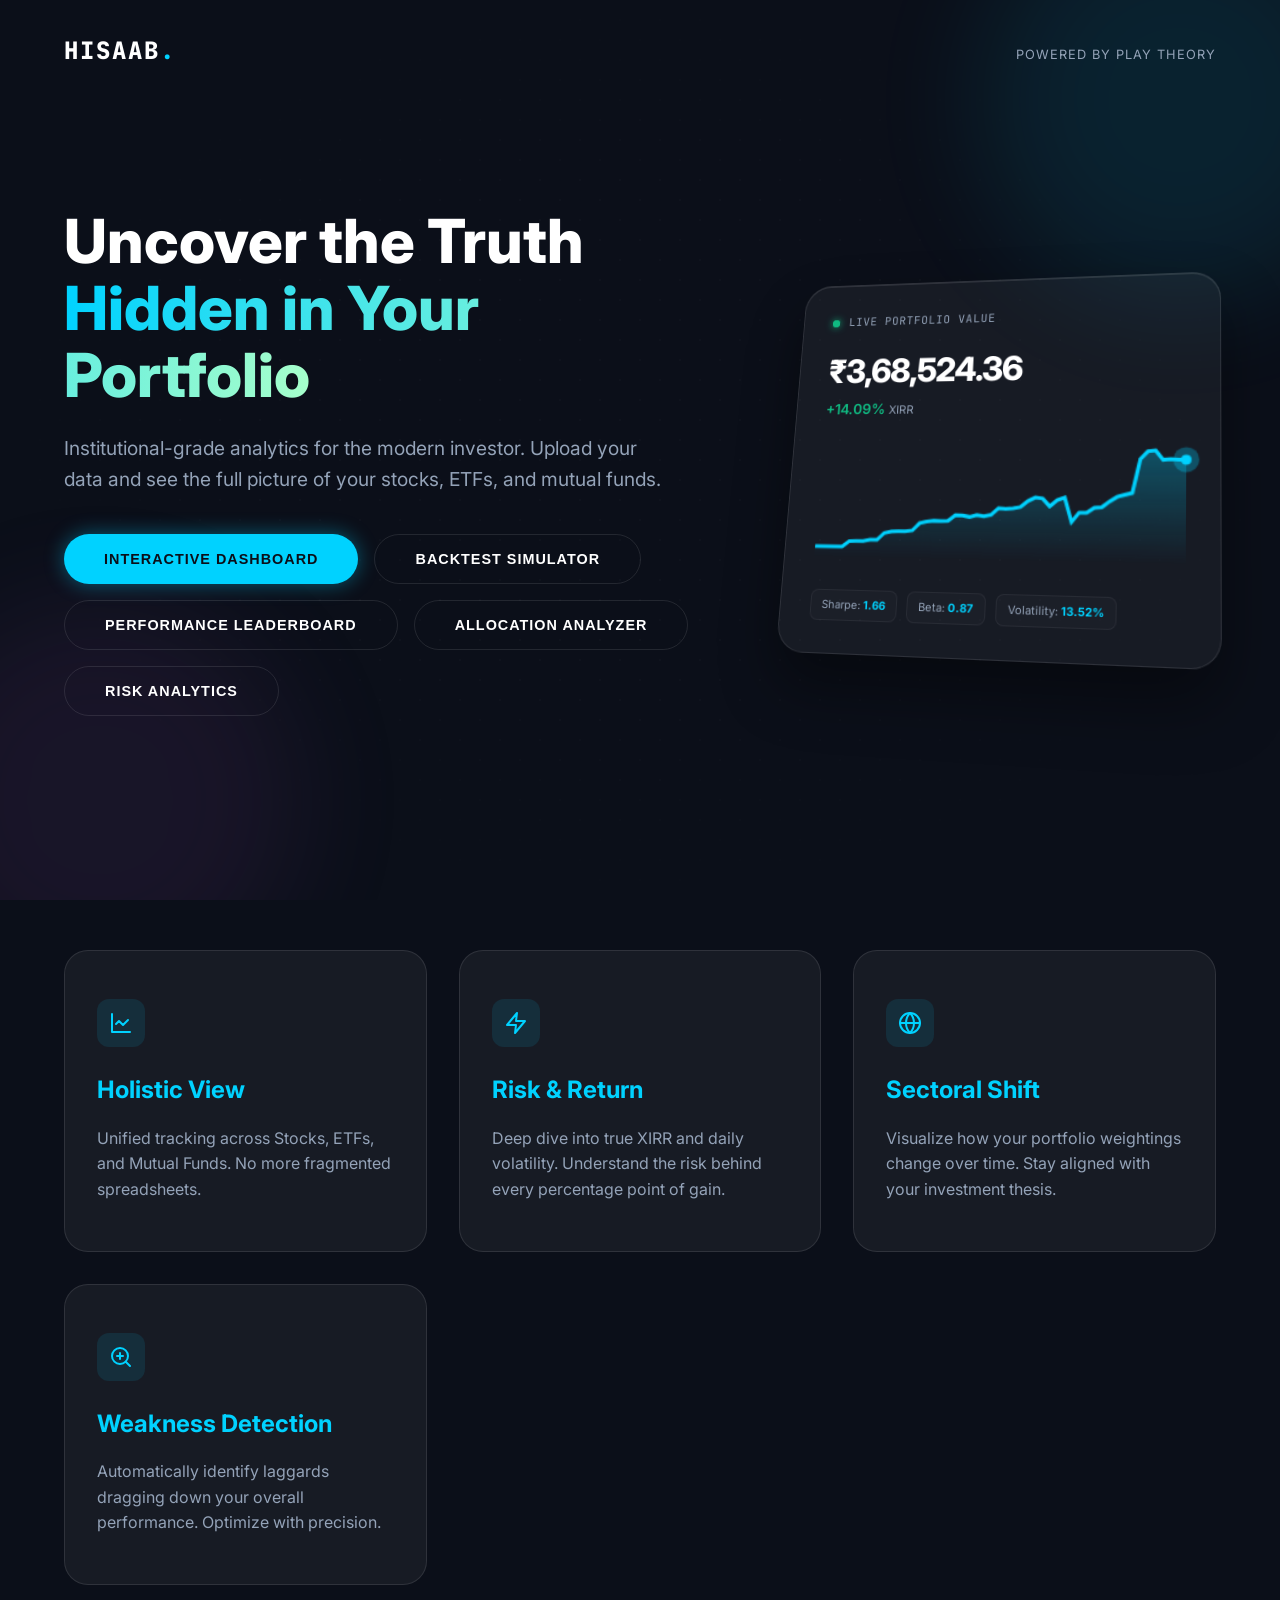
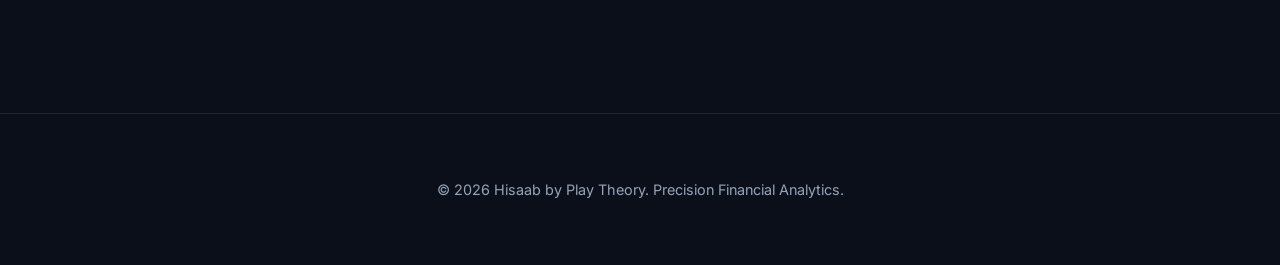
==== commit 8e253116: "Implement dynamic transaction consolidation pipeline, sync NAV/prices, and fix stock ISIN resolution" ====
--- a/index.html
+++ b/index.html
@@ -42,8 +42,8 @@
                         <span class="card-title">Live Portfolio Value</span>
                     </div>
                     <div class="card-body">
-                        <div class="card-value">₹3,70,775.31</div>
-                        <div class="card-change">+17.48% <span style="font-size:0.75rem;color:var(--text-secondary);font-weight:normal;">XIRR</span></div>
+                        <div class="card-value">₹4,19,938.91</div>
+                        <div class="card-change">+14.84% <span style="font-size:0.75rem;color:var(--text-secondary);font-weight:normal;">XIRR</span></div>
                         <svg class="chart-svg" viewBox="0 0 300 100">
                             <defs>
                                 <linearGradient id="chart-grad" x1="0" y1="0" x2="0" y2="1">
@@ -57,9 +57,9 @@
                             <circle cx="300" cy="15" r="10" fill="var(--accent-blue)" opacity="0.3" class="ping-circle"></circle>
                         </svg>
                         <div class="card-stats">
-                            <div class="stat-pill"><span class="label">Sharpe:</span> <span class="val">1.80</span></div>
+                            <div class="stat-pill"><span class="label">Sharpe:</span> <span class="val">1.37</span></div>
                             <div class="stat-pill"><span class="label">Beta:</span> <span class="val">0.87</span></div>
-                            <div class="stat-pill"><span class="label">Volatility:</span> <span class="val">13.72%</span></div>
+                            <div class="stat-pill"><span class="label">Volatility:</span> <span class="val">13.53%</span></div>
                         </div>
                     </div>
                 </div>
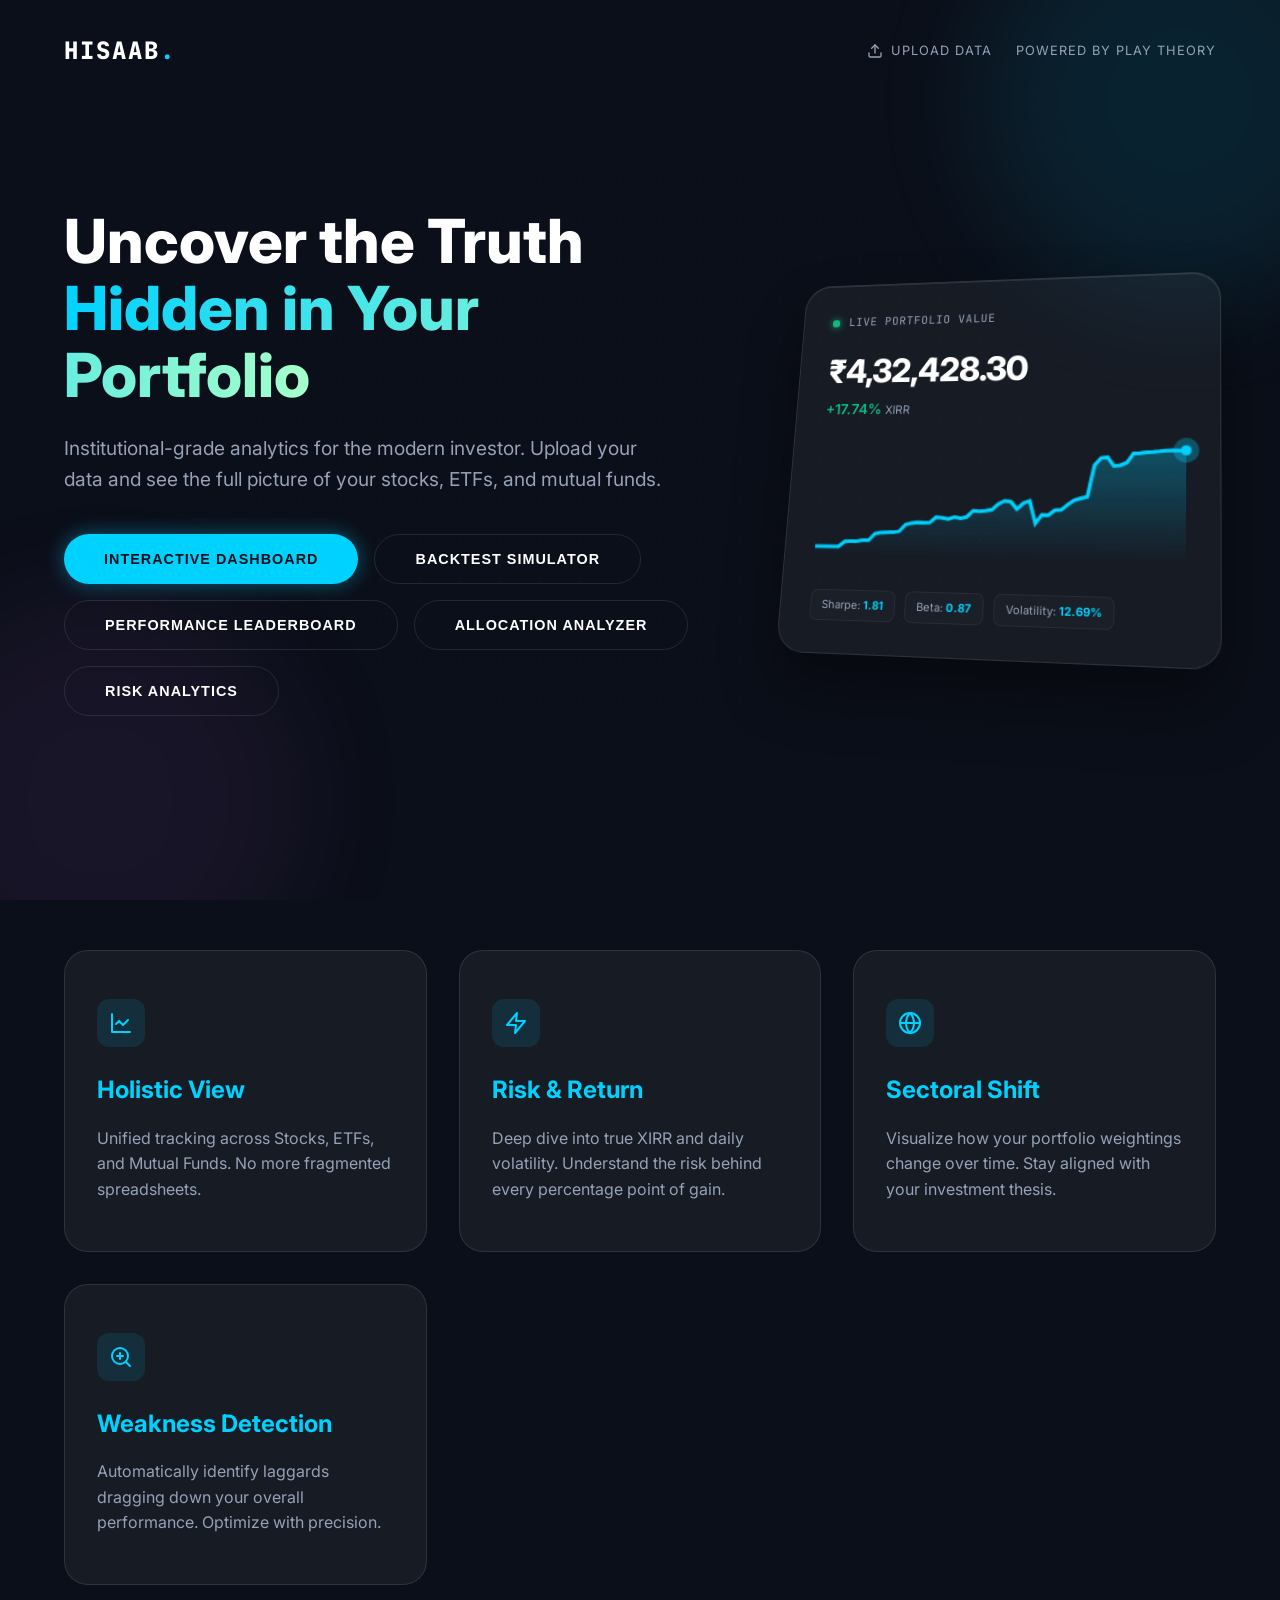
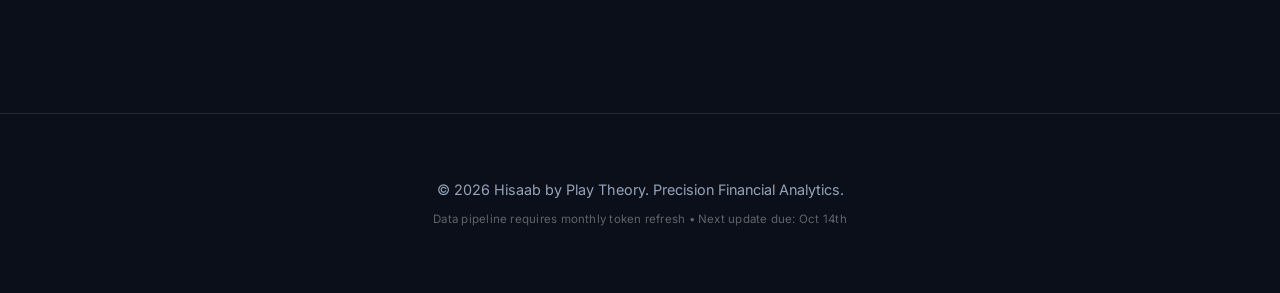
==== commit 8859e2f4: "Update portfolio analytics, backfill data, and add monthly token disclosure" ====
--- a/index.html
+++ b/index.html
@@ -17,8 +17,14 @@
 
     <header>
         <nav>
-            <div class="logo">HISAAB<span class="dot">.</span></div>
-            <div class="powered-by">powered by Play Theory</div>
+            <div class="logo" onclick="location.href='index.html'" style="cursor:pointer">HISAAB<span class="dot">.</span></div>
+            <div class="powered-by" style="display:flex;align-items:center;gap:1.5rem">
+                <span class="btn-nav-home" onclick="location.href='upload.html'">
+                    <svg width="16" height="16" viewBox="0 0 24 24" fill="none" stroke="currentColor" stroke-width="2" stroke-linecap="round" stroke-linejoin="round"><path d="M21 15v4a2 2 0 0 1-2 2H5a2 2 0 0 1-2-2v-4"/><polyline points="17 8 12 3 7 8"/><line x1="12" y1="3" x2="12" y2="15"/></svg>
+                    Upload Data
+                </span>
+                <span>powered by Play Theory</span>
+            </div>
         </nav>
     </header>
 
@@ -42,8 +48,8 @@
                         <span class="card-title">Live Portfolio Value</span>
                     </div>
                     <div class="card-body">
-                        <div class="card-value">₹4,19,938.91</div>
-                        <div class="card-change">+14.84% <span style="font-size:0.75rem;color:var(--text-secondary);font-weight:normal;">XIRR</span></div>
+                        <div class="card-value">₹2,04,287.92</div>
+                        <div class="card-change">+10.82% <span style="font-size:0.75rem;color:var(--text-secondary);font-weight:normal;">XIRR</span></div>
                         <svg class="chart-svg" viewBox="0 0 300 100">
                             <defs>
                                 <linearGradient id="chart-grad" x1="0" y1="0" x2="0" y2="1">
@@ -57,9 +63,9 @@
                             <circle cx="300" cy="15" r="10" fill="var(--accent-blue)" opacity="0.3" class="ping-circle"></circle>
                         </svg>
                         <div class="card-stats">
-                            <div class="stat-pill"><span class="label">Sharpe:</span> <span class="val">1.37</span></div>
+                            <div class="stat-pill"><span class="label">Sharpe:</span> <span class="val">-0.51</span></div>
                             <div class="stat-pill"><span class="label">Beta:</span> <span class="val">0.87</span></div>
-                            <div class="stat-pill"><span class="label">Volatility:</span> <span class="val">13.53%</span></div>
+                            <div class="stat-pill"><span class="label">Volatility:</span> <span class="val">87.05%</span></div>
                         </div>
                     </div>
                 </div>
@@ -102,6 +108,7 @@
 
     <footer>
         <p>&copy; 2026 Hisaab by Play Theory. Precision Financial Analytics.</p>
+        <p style="font-size: 0.72rem; color: rgba(255, 255, 255, 0.35); margin-top: 0.6rem; letter-spacing: 0.02em;">Data pipeline requires monthly token refresh &bull; Next update due: Oct 14th</p>
     </footer>
 
     <script>
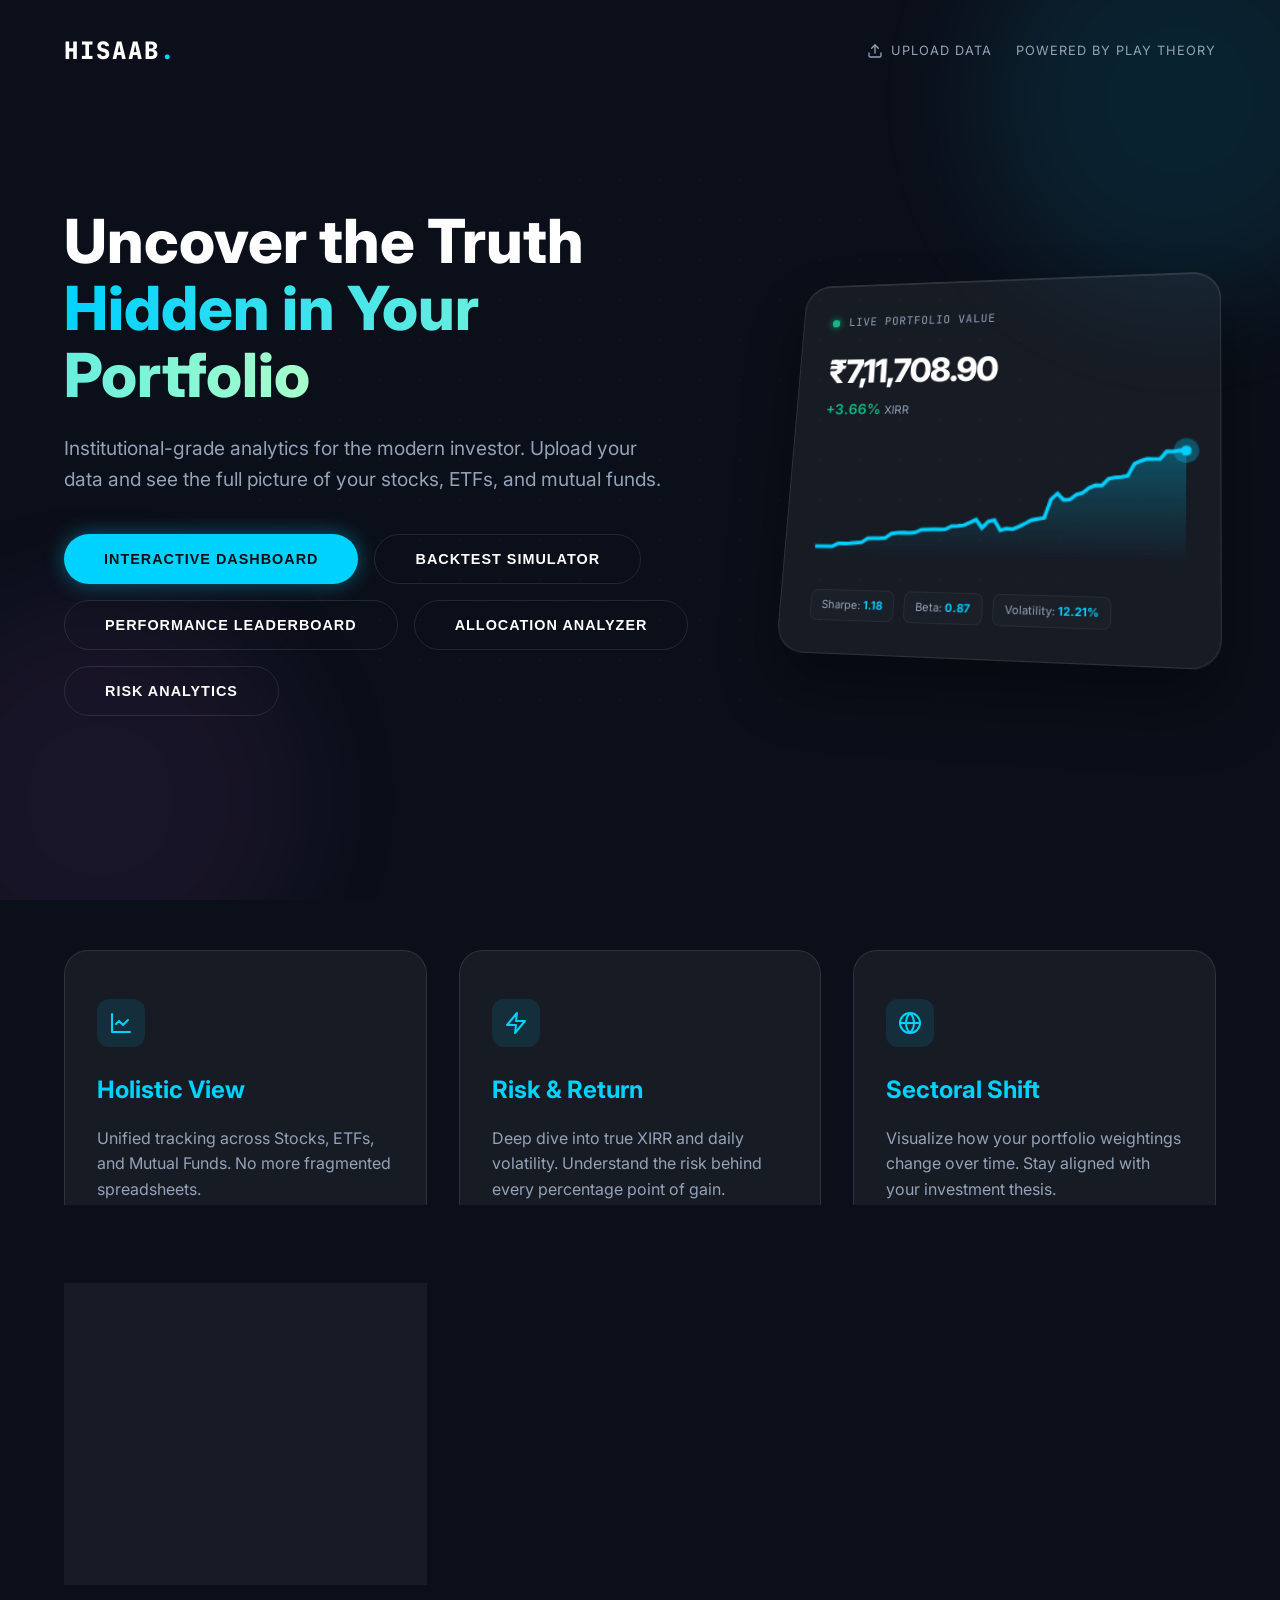
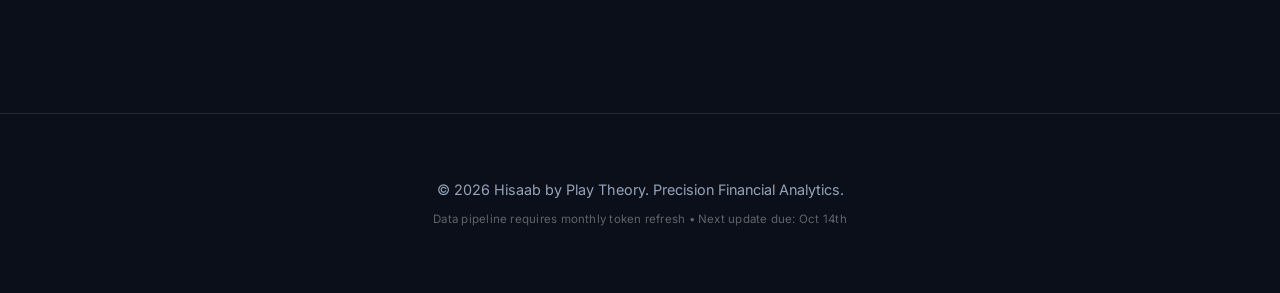
==== commit b9f8e9d3: "Add new transaction sheets, dynamic file discovery, and master sync script" ====
--- a/index.html
+++ b/index.html
@@ -48,8 +48,8 @@
                         <span class="card-title">Live Portfolio Value</span>
                     </div>
                     <div class="card-body">
-                        <div class="card-value">₹2,04,287.92</div>
-                        <div class="card-change">+10.82% <span style="font-size:0.75rem;color:var(--text-secondary);font-weight:normal;">XIRR</span></div>
+                        <div class="card-value">₹7,11,708.90</div>
+                        <div class="card-change">+3.66% <span style="font-size:0.75rem;color:var(--text-secondary);font-weight:normal;">XIRR</span></div>
                         <svg class="chart-svg" viewBox="0 0 300 100">
                             <defs>
                                 <linearGradient id="chart-grad" x1="0" y1="0" x2="0" y2="1">
@@ -63,9 +63,9 @@
                             <circle cx="300" cy="15" r="10" fill="var(--accent-blue)" opacity="0.3" class="ping-circle"></circle>
                         </svg>
                         <div class="card-stats">
-                            <div class="stat-pill"><span class="label">Sharpe:</span> <span class="val">-0.51</span></div>
+                            <div class="stat-pill"><span class="label">Sharpe:</span> <span class="val">0.96</span></div>
                             <div class="stat-pill"><span class="label">Beta:</span> <span class="val">0.87</span></div>
-                            <div class="stat-pill"><span class="label">Volatility:</span> <span class="val">87.05%</span></div>
+                            <div class="stat-pill"><span class="label">Volatility:</span> <span class="val">12.21%</span></div>
                         </div>
                     </div>
                 </div>
